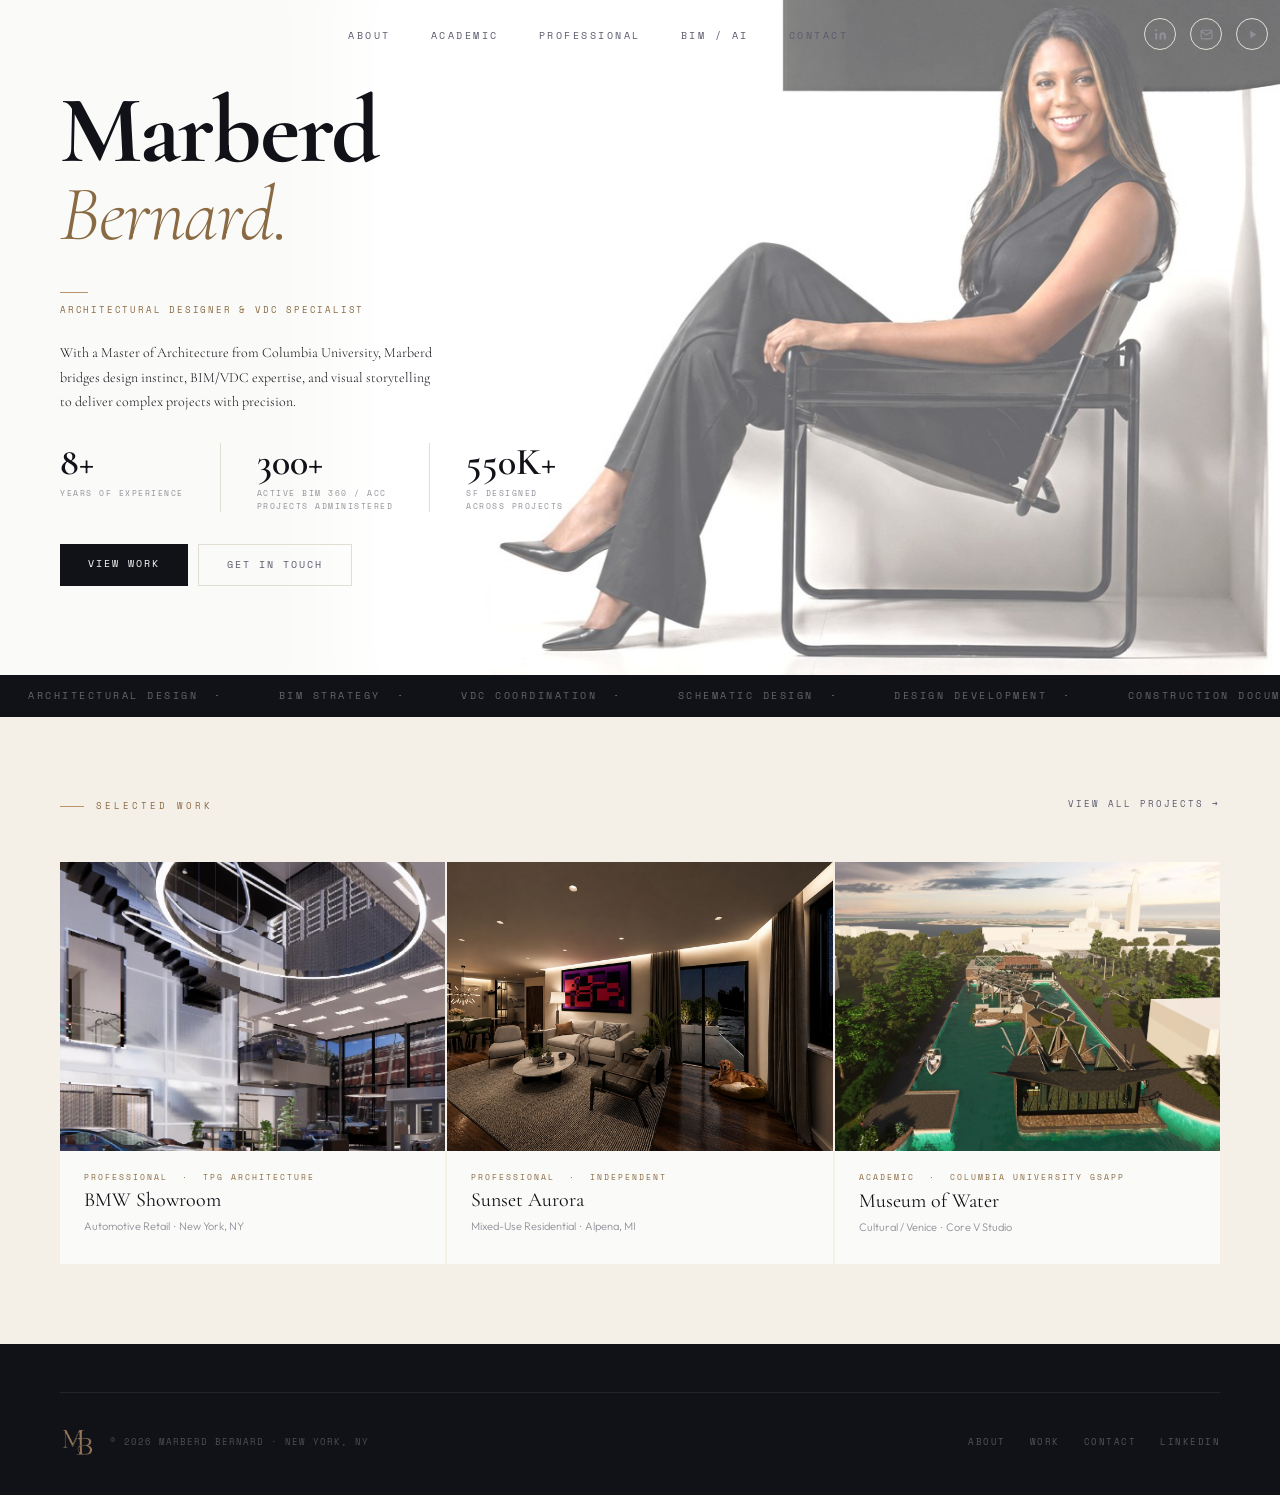
==== index.html @ fffc1b04 "Push stats infographic to bottom of mobile hero Moves the flex auto-margin from the eyebrow to the s" ====
<!DOCTYPE html>
<html lang="en">
<head>
<meta charset="UTF-8">
<meta name="viewport" content="width=device-width, initial-scale=1.0">
<meta name="description" content="Portfolio of Marberd Bernard, Columbia-trained architectural designer and BIM/VDC specialist with 8+ years in New York City. Revit, BIM 360, ACC, computational design, large-scale commercial fit-outs.">
<link rel="canonical" href="https://marberd.com/">
<title>Marberd Bernard — Architectural Designer & BIM Specialist | New York City</title>
  <link rel="icon" type="image/x-icon" href="/favicon.ico">
  <link rel="icon" type="image/png" sizes="32x32" href="/favicon-32x32.png">
  <link rel="apple-touch-icon" href="/apple-touch-icon.png">
  <link rel="stylesheet" href="assets/css/style.css">
<style>
/* Hide nav logo on home page, name already in hero */
#nav-logo { display: none; }

/* ── HERO ─────────────────────── */
.hero {
  position: relative;
  width: 100%;
  height: 75vh;
  min-height: 600px;
  overflow: hidden;
  background: var(--white);
  pointer-events: none; /* hero is display-only; CTA buttons re-enable below */
}
.h-link-primary, .h-link-ghost { pointer-events: auto; }
.hero__photo {
  position: absolute;
  inset: 0;
  background-image: url('assets/images/hero-studio.jpg');
  background-size: auto 100%;
  background-position: right center;
  background-repeat: no-repeat;
  z-index: 2;
  opacity: 0;
  pointer-events: none; /* decorative, never intercepts clicks */
  will-change: transform, filter, opacity;
  animation: heroSettle 2.4s cubic-bezier(0.22,1,0.36,1) 0.2s forwards;
}
.hero__bloom {
  position: absolute;
  inset: -50px;
  background-image: url('assets/images/hero-studio.jpg');
  background-size: auto 110%;
  background-position: right center;
  background-repeat: no-repeat;
  filter: blur(32px) brightness(1.5) saturate(0.2);
  mix-blend-mode: screen;
  z-index: 1;
  opacity: 0;
  pointer-events: none; /* decorative, never intercepts clicks */
  will-change: opacity;
  animation: bloomFade 2s ease 1s forwards;
}
.hero__gradient { display: none; }
@keyframes heroSettle {
  0%   { opacity:0;   transform:scale(1.07) translateX(44px);
         filter:brightness(2.6) saturate(0) contrast(0.72); }
  20%  { opacity:1;   transform:scale(1.04) translateX(22px);
         filter:brightness(1.9) saturate(0.07) contrast(0.86); }
  55%  {              transform:scale(1.015) translateX(7px);
         filter:brightness(1.18) saturate(0.52) contrast(0.97); }
  82%  {              transform:scale(1.003) translateX(1px);
         filter:brightness(1.03) saturate(0.9) contrast(1); }
  100% { opacity:1;   transform:scale(1) translateX(0);
         filter:brightness(1) saturate(1) contrast(1); }
}
@keyframes bloomFade {
  0%   { opacity:0; }
  100% { opacity:1; }
}
.hero__content {
  position: relative;
  z-index: 3;
  height: 100%;
  display: flex;
  flex-direction: column;
  justify-content: center;
  padding-left: 60px;
  max-width: 50%;
  opacity: 0;
  animation: fadeUp .9s ease .3s forwards;
}
.hero__mobile-photo {
  display: none;
}
.hero__eyebrow {
  font-family: var(--mono);
  font-size: 9px;
  letter-spacing: 0.2em;
  text-transform: uppercase;
  color: var(--gold-dk);
  margin: 16px 0 24px;
}
.hero__eyebrow::before {
  content: '';
  display: block;
  width: 28px;
  height: 1px;
  background: var(--gold);
  margin-bottom: 10px;
}
.hero__headline {
  display: flex;
  flex-direction: column;
  margin: 0 0 20px;
}
.hero__name {
  font-family: var(--serif);
  font-size: clamp(56px, 8vw, 96px);
  font-weight: 700;
  letter-spacing: -2px;
  color: var(--black);
  line-height: 0.88;
}
.hero__surname {
  font-family: var(--serif);
  font-size: clamp(44px, 6.5vw, 78px);
  font-weight: 300;
  font-style: italic;
  letter-spacing: -1px;
  color: var(--gold-dk);
  line-height: 1.05;
}
.hero__divider {
  width: 40px;
  height: 1px;
  background: var(--gold);
  margin: 20px 0;
  flex-shrink: 0;
}
.hero__subhead {
  font-family: var(--serif);
  font-size: 14px;
  font-weight: 300;
  line-height: 1.75;
  color: var(--black);
  width: 100%;
  max-width: 380px;
  align-self: flex-start;
  margin: 0 0 28px;
}
.hero__stats    { display: flex; gap: 0; margin-bottom: 32px; }
.hstat          { display: flex; flex-direction: column; gap: 6px; padding-right: 36px; }
.hstat:not(:first-child) { padding-left: 36px; border-left: 1px solid var(--border); }
.hstat-n        { font-family: var(--serif); font-size: 38px; font-weight: 600; color: var(--black); line-height: 1; }
.hstat-l        { font-family: var(--mono); font-size: 8px; letter-spacing: 1.5px; text-transform: uppercase; color: var(--muted); }
.hero__links    { display: flex; gap: 10px; }
.h-link-primary {
  padding: 12px 28px; background: var(--black); color: var(--white);
  font-family: var(--mono); font-size: 9.5px; letter-spacing: 2px;
  text-transform: uppercase; text-decoration: none; cursor: pointer;
  transition: background .22s;
}
.h-link-primary:hover { background: var(--gold-dk); }
.h-link-ghost {
  padding: 12px 28px; border: 1px solid var(--border); color: var(--mid);
  font-family: var(--mono); font-size: 9.5px; letter-spacing: 2px;
  text-transform: uppercase; text-decoration: none; cursor: pointer;
  transition: all .22s;
}
.h-link-ghost:hover { border-color: var(--gold); color: var(--gold-dk); }

/* Marquee */
.marquee-wrap  { background: var(--black); padding: 13px 0; overflow: hidden; }
.marquee-track { display: flex; white-space: nowrap; animation: marquee 36s linear infinite; }
.marquee-item  {
  font-family: var(--mono); font-size: 10px; letter-spacing: 2.5px;
  text-transform: uppercase; color: rgba(255,255,255,0.35); padding: 0 28px;
  display: flex; align-items: center; gap: 16px; flex-shrink: 0;
}
.marquee-item::after { content:'·'; color: var(--gold); }
@keyframes marquee { from{transform:translateX(0);}  to{transform:translateX(-50%);} }
@media (max-width: 768px) {
  .marquee-track { animation-duration: 28s; }
  .marquee-item  { font-size: 9px; letter-spacing: 2px; padding: 0 20px; }
}
@keyframes fadeUp  { from{opacity:0;transform:translateY(18px);} to{opacity:1;transform:translateY(0);} }


/* ── SELECTED WORK ──────────── */
.work-strip { padding: 80px 60px; background: var(--paper); }
.work-inner { max-width: 1200px; margin: 0 auto; }
.work-header {
  display: flex; justify-content: space-between; align-items: baseline;
  margin-bottom: 48px;
}
.work-eyebrow {
  font-family: var(--mono); font-size: 9px; letter-spacing: 3px;
  text-transform: uppercase; color: var(--gold-dk);
  display: flex; align-items: center; gap: 12px;
}
.work-eyebrow::before { content:''; width: 24px; height: 1px; background: var(--gold); display: inline-block; flex-shrink: 0; }
.work-see-all {
  font-family: var(--mono); font-size: 9px; letter-spacing: 2px;
  text-transform: uppercase; color: var(--mid);
  text-decoration: none; cursor: pointer; transition: color .2s;
}
.work-see-all:hover { color: var(--gold-dk); }
.work-grid { display: grid; grid-template-columns: repeat(3, 1fr); gap: 2px; }
.work-card {
  display: block; text-decoration: none; background: var(--white);
  cursor: pointer; overflow: hidden;
  transition: box-shadow .3s;
}
.work-card:hover { box-shadow: 0 8px 32px rgba(0,0,0,0.08); }
.work-card__img { aspect-ratio: 4 / 3; overflow: hidden; }
.work-card__img img {
  width: 100%; height: 100%; object-fit: cover; display: block;
  transition: transform .6s cubic-bezier(.16,1,.3,1);
}
.work-card:hover .work-card__img img { transform: scale(1.04); }
.work-card__info { padding: 20px 24px 28px; display: flex; flex-direction: column; gap: 6px; }
.work-card__type {
  font-family: var(--mono); font-size: 8px; letter-spacing: 2px;
  text-transform: uppercase; color: var(--gold-dk);
}
.work-card__name {
  font-family: var(--serif); font-size: 20px; font-weight: 400;
  color: var(--black); line-height: 1.15;
}
.work-card__sub { font-family: var(--sans); font-size: 11px; color: var(--muted); font-weight: 300; }

/* ── PROJECT BOTTOM SHEET (mobile) ── */
.wm-overlay {
  position: fixed; inset: 0; z-index: 8000;
  background: rgba(0,0,0,0.55);
  display: flex; align-items: flex-end;
  opacity: 0; visibility: hidden; pointer-events: none;
  transition: opacity .28s ease, visibility .28s ease;
}
.wm-overlay.open { opacity: 1; visibility: visible; pointer-events: auto; }
.wm-panel {
  background: var(--white);
  width: 100%; max-height: 88svh; overflow-y: auto;
  border-radius: 14px 14px 0 0;
  transform: translateY(32px);
  transition: transform .38s cubic-bezier(.16,1,.3,1);
  position: relative;
}
.wm-overlay.open .wm-panel { transform: translateY(0); }
.wm-handle {
  width: 36px; height: 4px; background: rgba(0,0,0,0.12);
  border-radius: 2px; margin: 12px auto 0;
}
.wm-close {
  position: absolute; top: 12px; right: 14px;
  background: none; border: none;
  width: 32px; height: 32px; border-radius: 50%;
  display: flex; align-items: center; justify-content: center;
  cursor: pointer; color: var(--muted);
  transition: background .2s, color .2s;
}
.wm-close:hover { background: rgba(0,0,0,0.06); color: var(--black); }
.wm-close svg { width: 16px; height: 16px; }
.wm-img { width: 100%; height: 230px; object-fit: cover; display: block; margin-top: 8px; }
.wm-body { padding: 20px 24px 36px; }
.wm-type {
  font-family: var(--mono); font-size: 8px; letter-spacing: 2px;
  text-transform: uppercase; color: var(--gold-dk); margin-bottom: 8px;
}
.wm-name {
  font-family: var(--serif); font-size: 26px; font-weight: 400;
  color: var(--black); line-height: 1.1; margin-bottom: 5px;
}
.wm-sub { font-family: var(--sans); font-size: 11px; color: var(--muted); font-weight: 300; margin-bottom: 16px; }
.wm-desc {
  font-family: var(--sans); font-size: 13px; font-weight: 300;
  color: var(--mid); line-height: 1.72; margin: 0 0 24px;
}
.wm-cta {
  display: flex; align-items: center; justify-content: center;
  width: 100%; min-height: 44px; padding: 0 24px; box-sizing: border-box;
  background: var(--black); color: var(--white);
  font-family: var(--mono); font-size: 8.5px; letter-spacing: 1.8px;
  text-transform: uppercase; text-decoration: none;
  transition: background .2s;
}
.wm-cta:hover { background: var(--gold-dk); }

/* ── MOBILE ─────────────────── */
@media (max-width: 768px) {
  /* Hero: full-bleed cinematic photo, text anchored to bottom */
  .hero        { height: 100svh; min-height: 0; background: #060402; }
  .hero__photo { background-position: center 20%; background-size: cover; }
  .hero__bloom { display: none; }
  .hero__gradient {
    display: block;
    position: absolute;
    inset: 0;
    background:
      radial-gradient(ellipse 150% 62% at 50% 112%, rgba(4,2,1,0.97) 0%, rgba(4,2,1,0.58) 34%, transparent 56%),
      linear-gradient(to bottom, rgba(5,3,1,0.42) 0%, transparent 22%);
    z-index: 2;
    pointer-events: none;
  }
  .hero__gradient::before { content: none; }
  .hero__gradient::after  { content: none; }
  .hero__content {
    max-width: 100%;
    padding: 110px 24px 44px;
    justify-content: flex-start;
    min-height: 0;
    height: 100%;
    background: transparent;
  }
  .hero__mobile-photo { display: none; }
  .hero__headline     { margin-top: 28px; margin-bottom: 12px; }
  .hero__name {
    font-family: var(--mono);
    font-size: 8px;
    font-weight: 400;
    letter-spacing: 5px;
    text-transform: uppercase;
    color: var(--gold);
    text-shadow: none;
    display: block;
    line-height: 1;
    margin-bottom: 20px;
  }
  .hero__name::after { content: none; }
  .hero__surname {
    font-family: var(--serif);
    font-size: clamp(64px, 18vw, 92px);
    font-weight: 700;
    font-style: italic;
    letter-spacing: -2.5px;
    color: #ffffff;
    line-height: 0.84;
    text-shadow:
      0 0 90px rgba(184,148,106,0.38),
      0 0 28px rgba(184,148,106,0.16),
      0 5px 22px rgba(0,0,0,0.55);
  }
  .hero__divider { display: none; }
  .hero__eyebrow { color: rgba(200,170,100,0.9); margin: 0 0 12px; }
  .hero__subhead { color: rgba(255,255,255,0.78); font-size: 13px; max-width: 100%; margin-top: 32px; margin-bottom: 18px; line-height: 1.6; }

  /* Stats: compact single row */
  .hero__stats { flex-wrap: nowrap; gap: 0; margin-top: auto; margin-bottom: 22px; }
  .hstat       { flex: 1; padding: 0 10px 0 0; border: none; min-width: 0; }
  .hstat:not(:first-child) { padding-left: 10px; border-left: 1px solid rgba(255,255,255,0.18); }
  .hstat-n     { font-size: 22px; color: #fff; }
  .hstat-l     { font-size: 6.5px; color: rgba(255,255,255,0.48); line-height: 1.35; }

  /* CTA: solid primary + ghost as subtle text row */
  .hero__links    { flex-direction: column; gap: 8px; }
  .h-link-primary {
    width: 100%; text-align: center; padding: 14px 20px;
    min-height: 44px; display: flex; align-items: center;
    justify-content: center; box-sizing: border-box;
  }
  .h-link-ghost {
    width: 100%; display: flex; align-items: center; justify-content: center;
    border: none; padding: 6px 0;
    color: rgba(255,255,255,0.48); background: transparent;
    font-size: 8.5px; letter-spacing: 1.5px; min-height: 0;
  }
  .h-link-ghost:hover { border: none; color: var(--gold); }

  /* Selected Work: 3 compact cards in a row, tap to expand */
  .work-strip  { padding: 44px 20px 52px; }
  .work-inner  { max-width: none; }
  .work-header { margin-bottom: 20px; padding-right: 0; }
  .work-grid   { display: grid; grid-template-columns: repeat(3, 1fr); gap: 6px; }
  .work-card   { flex: none; scroll-snap-align: unset; }
  .work-card__img { aspect-ratio: 2 / 3; }
  .work-card__info { padding: 8px 10px 12px; gap: 2px; }
  .work-card__type { display: none; }
  .work-card__name { font-family: var(--mono); font-size: 9px; font-weight: 400; line-height: 1.3; letter-spacing: 0.04em; }
  .work-card__sub  { display: none; }

  /* Footer: hide About */
  .foot-link[href="/about/"] { display: none; }
}

/* ── SMALL PHONES (≤480px) ── */
@media (max-width: 480px) {
  .hero__content { padding: 72px 20px 36px; }
  .hero__headline { margin-top: 16px; }
  .hero__subhead { font-size: 12px; margin-top: 8px; margin-bottom: 14px; }
  .hero__stats   { margin-bottom: 18px; }
  .hstat-n       { font-size: 19px; }
}

/* ── HAMBURGER, white on dark hero ── */
#nav-burger span { background: rgba(255,255,255,0.82); }
#main-nav.scrolled #nav-burger span { background: var(--black); }
</style>
  <script data-goatcounter="https://marberd.goatcounter.com/count" async src="//gc.zgo.at/count.js"></script>
  <meta property="og:type"        content="website">
  <meta property="og:site_name"   content="Marberd Bernard">
  <meta property="og:title"       content="Marberd Bernard — Architectural Designer & BIM Specialist | New York City">
  <meta property="og:description" content="Portfolio of Marberd Bernard, Columbia-trained architectural designer and BIM/VDC specialist with 8+ years in New York City. Revit, BIM 360, ACC, computational design, large-scale commercial fit-outs.">
  <meta property="og:url"         content="https://marberd.com/">
  <meta property="og:image"       content="https://marberd.com/assets/images/projects/alpena-night.jpg">
  <meta name="twitter:card"       content="summary_large_image">
  <meta name="twitter:title"      content="Marberd Bernard — Architectural Designer & BIM Specialist | New York City">
  <meta name="twitter:description"content="Portfolio of Marberd Bernard, Columbia-trained architectural designer and BIM/VDC specialist with 8+ years in New York City. Revit, BIM 360, ACC, computational design, large-scale commercial fit-outs.">
  <meta name="author"             content="Marberd Bernard">
  <script type="application/ld+json">
  {
    "@context": "https://schema.org",
    "@type": "Person",
    "name": "Marberd Bernard",
    "url": "https://marberd.com",
    "image": "https://marberd.com/assets/images/projects/alpena-night.jpg",
    "jobTitle": "Architectural Designer & BIM Manager",
    "description": "Columbia-trained architectural designer and BIM/VDC specialist with 8+ years in New York City.",
    "address": { "@type": "PostalAddress", "addressLocality": "New York", "addressRegion": "NY", "addressCountry": "US" },
    "alumniOf": { "@type": "EducationalOrganization", "name": "Columbia University GSAPP" },
    "knowsAbout": ["BIM", "Revit", "VDC Coordination", "BIM 360", "Autodesk ACC", "Computational Design", "Architectural Design"],
    "sameAs": ["https://www.linkedin.com/in/marberd"]
  }
  </script>
</head>
<body>
<nav id="main-nav">
  <a id="nav-logo" href="/" title="MARBERD"><span class="logo-wrap"><img src="assets/images/logo-gold.png" class="site-logo site-logo--gold" alt="MARBERD"><img src="assets/images/logo.png" class="site-logo site-logo--color" aria-hidden="true"></span></a>
  <ul class="nav-links">
    <li><a href="/about/">About</a></li>
    <li><a href="/academic/">Academic</a></li>
    <li><a href="/professional/">Professional</a></li>
    <li><a href="/bim-ai/">BIM / AI</a></li>
    <li><a href="/contact/">Contact</a></li>
  </ul>
  <div class="nav-right">
    <a class="nav-icon" href="https://linkedin.com/in/marberd-bernard" target="_blank" rel="noopener noreferrer" title="LinkedIn">
      <svg viewBox="0 0 24 24" fill="currentColor"><path d="M16 8a6 6 0 016 6v7h-4v-7a2 2 0 00-2-2 2 2 0 00-2 2v7h-4v-7a6 6 0 016-6zM2 9h4v12H2z"/><circle cx="4" cy="4" r="2"/></svg>
    </a>
    <a class="nav-icon" href="mailto:marberdb@gmail.com" title="Email">
      <svg viewBox="0 0 24 24" fill="none" stroke="currentColor" stroke-width="2"><path d="M4 4h16c1.1 0 2 .9 2 2v12c0 1.1-.9 2-2 2H4c-1.1 0-2-.9-2-2V6c0-1.1.9-2 2-2z"/><polyline points="22,6 12,13 2,6"/></svg>
    </a>
    <button class="nav-icon" id="music-nav-btn" aria-label="Background music" title="Background music">
      <svg class="ic-mplay"  viewBox="0 0 24 24" fill="currentColor"><path d="M8 5v14l11-7z"/></svg>
      <svg class="ic-mpause" viewBox="0 0 24 24" fill="currentColor"><path d="M6 19h4V5H6v14zm8-14v14h4V5h-4z"/></svg>
    </button>
  </div>
</nav>
<section id="hero" class="hero">
  <div class="hero__bloom" aria-hidden="true"></div>
  <div class="hero__photo" aria-hidden="true"></div>
  <div class="hero__gradient" aria-hidden="true"></div>
  <div class="hero__content">
    <h1 class="hero__headline">
      <span class="hero__name">Marberd</span>
      <span class="hero__surname">Bernard.</span>
    </h1>
    <div class="hero__mobile-photo" aria-hidden="true"></div>
    <p class="hero__eyebrow">Architectural Designer &amp; VDC Specialist</p>
    <p class="hero__subhead">
      With a Master of Architecture from Columbia University, Marberd bridges design instinct, BIM/VDC expertise, and visual storytelling to deliver complex projects with precision.
    </p>
    <div class="hero__stats">
      <div class="hstat"><span class="hstat-n">8+</span><span class="hstat-l">Years of experience</span></div>
      <div class="hstat"><span class="hstat-n">300+</span><span class="hstat-l">Active BIM 360 / ACC<br>Projects Administered</span></div>
      <div class="hstat"><span class="hstat-n">550K+</span><span class="hstat-l">SF Designed<br>Across Projects</span></div>
    </div>
    <div class="hero__links">
      <a class="h-link-primary" href="/professional/">View Work</a>
      <a class="h-link-ghost" href="/contact/">Get in Touch</a>
    </div>
  </div>
</section>

<!-- MARQUEE -->
<div class="marquee-wrap">
  <div class="marquee-track">
    <span class="marquee-item">Architectural Design</span>
    <span class="marquee-item">BIM Strategy</span>
    <span class="marquee-item">VDC Coordination</span>
    <span class="marquee-item">Schematic Design</span>
    <span class="marquee-item">Design Development</span>
    <span class="marquee-item">Construction Documents</span>
    <span class="marquee-item">Revit Management</span>
    <span class="marquee-item">Clash Detection</span>
    <span class="marquee-item">Spatial Planning</span>
    <span class="marquee-item">BIM 360 · ACC</span>
    <span class="marquee-item">Architectural Design</span>
    <span class="marquee-item">BIM Strategy</span>
    <span class="marquee-item">VDC Coordination</span>
    <span class="marquee-item">Schematic Design</span>
    <span class="marquee-item">Design Development</span>
    <span class="marquee-item">Construction Documents</span>
    <span class="marquee-item">Revit Management</span>
    <span class="marquee-item">Clash Detection</span>
    <span class="marquee-item">Spatial Planning</span>
    <span class="marquee-item">BIM 360 · ACC</span>
  </div>
</div>
<!-- SELECTED WORK -->
<section class="work-strip">
  <div class="work-inner">
    <div class="work-header">
      <span class="work-eyebrow">Selected Work</span>
      <a href="/professional/" class="work-see-all">View All Projects &rarr;</a>
    </div>
    <div class="work-grid">
      <a class="work-card reveal" href="/professional/#wexp-tpg" data-project="bmw">
        <div class="work-card__img">
          <img src="assets/images/projects/bmw-showroom-main.webp" alt="BMW Showroom Manhattan flagship interior" loading="lazy">
        </div>
        <div class="work-card__info">
          <span class="work-card__type">Professional &nbsp;&middot;&nbsp; TPG Architecture</span>
          <span class="work-card__name">BMW Showroom</span>
          <span class="work-card__sub">Automotive Retail &nbsp;&middot;&nbsp; New York, NY</span>
        </div>
      </a>
      <a class="work-card reveal" href="/professional/#wexp-archnim" data-project="alpena">
        <div class="work-card__img">
          <img src="assets/images/projects/alpena-night.jpg" alt="Sunset Aurora mixed-use residential night interior" loading="lazy">
        </div>
        <div class="work-card__info">
          <span class="work-card__type">Professional &nbsp;&middot;&nbsp; Independent</span>
          <span class="work-card__name">Sunset Aurora</span>
          <span class="work-card__sub">Mixed-Use Residential &nbsp;&middot;&nbsp; Alpena, MI</span>
        </div>
      </a>
      <a class="work-card reveal" href="/academic/" data-project="museum">
        <div class="work-card__img">
          <img src="assets/images/academic/optimized/museum-of-water/cover.webp" alt="Museum of Water Venice proposal" loading="lazy">
        </div>
        <div class="work-card__info">
          <span class="work-card__type">Academic &nbsp;&middot;&nbsp; Columbia University GSAPP</span>
          <span class="work-card__name">Museum of Water</span>
          <span class="work-card__sub">Cultural / Venice &nbsp;&middot;&nbsp; Core V Studio</span>
        </div>
      </a>
    </div>
  </div>
</section>

<!-- FOOTER -->
<footer>
  <div class="foot-inner">
    <div class="foot-logo">
      <img class="foot-mark" src="/assets/images/logo-gold.png" alt="MARBERD">
      <span class="foot-copy">© 2026 Marberd Bernard · New York, NY</span>
    </div>
    <div class="foot-links">
      <a class="foot-link" href="/about/">About</a>
      <a class="foot-link" href="/professional/">Work</a>
      <a class="foot-link" href="/contact/">Contact</a>
      <a class="foot-link" href="https://linkedin.com/in/marberd-bernard" target="_blank" rel="noopener noreferrer">LinkedIn</a>
    </div>
  </div>
</footer>
<!-- PROJECT BOTTOM SHEET -->
<div class="wm-overlay" id="wm-overlay" role="dialog" aria-modal="true" aria-label="Project details">
  <div class="wm-panel" id="wm-panel">
    <div class="wm-handle"></div>
    <button class="wm-close" id="wm-close" aria-label="Close">
      <svg viewBox="0 0 24 24" fill="none" stroke="currentColor" stroke-width="2">
        <line x1="18" y1="6" x2="6" y2="18"/><line x1="6" y1="6" x2="18" y2="18"/>
      </svg>
    </button>
    <img class="wm-img" id="wm-img" src="" alt="">
    <div class="wm-body">
      <div class="wm-type" id="wm-type"></div>
      <div class="wm-name" id="wm-name"></div>
      <div class="wm-sub"  id="wm-sub"></div>
      <p  class="wm-desc"  id="wm-desc"></p>
      <a  class="wm-cta"   id="wm-cta" href="#">View full project &rarr;</a>
    </div>
  </div>
</div>

<script src="assets/js/main.js"></script>
<script>
(function () {
  'use strict';

  var PROJECTS = {
    bmw: {
      img:  'assets/images/projects/bmw-showroom-main.webp',
      type: 'Professional · TPG Architecture',
      name: 'BMW Showroom',
      sub:  'Automotive Retail · New York, NY',
      desc: 'Luxury BMW flagship at 555 W 57th St, Manhattan. BIM lead for custom parametric furniture families and specialty lighting; FF&E coordination across finishes, specifications, and procurement under an accelerated delivery schedule.',
      href: '/professional/#wexp-tpg'
    },
    alpena: {
      img:  'assets/images/projects/alpena-night.jpg',
      type: 'Professional · Independent',
      name: 'Sunset Aurora',
      sub:  'Mixed-Use Residential · Alpena, MI',
      desc: 'A 130,000 SF mixed-use development at 1315 W Chisholm St in Alpena, Michigan. 18 apartments, riverfront restaurant, retail, and underground parking. Full Revit documentation, Lumion renders, and construction drawing set.',
      href: '/professional/#wexp-archnim'
    },
    museum: {
      img:  'assets/images/academic/optimized/museum-of-water/cover.webp',
      type: 'Academic · Columbia University GSAPP',
      name: 'Museum of Water',
      sub:  'Cultural / Venice · Core V Studio',
      desc: 'A Core V proposal for a water museum in Venice, shaped by the discovery of an overlooked pool building and its triangular woven structure. The project turns freshwater history into a sequence of exhibition islands, moving visitors through architecture, infrastructure, and civic memory.',
      href: '/academic/'
    }
  };

  var overlay = document.getElementById('wm-overlay');
  var imgEl   = document.getElementById('wm-img');
  var typeEl  = document.getElementById('wm-type');
  var nameEl  = document.getElementById('wm-name');
  var subEl   = document.getElementById('wm-sub');
  var descEl  = document.getElementById('wm-desc');
  var ctaEl   = document.getElementById('wm-cta');
  var closeEl = document.getElementById('wm-close');

  function openSheet(id) {
    var p = PROJECTS[id];
    if (!p || !overlay) return;
    imgEl.src         = p.img;
    imgEl.alt         = p.name;
    typeEl.textContent = p.type;
    nameEl.textContent = p.name;
    subEl.textContent  = p.sub;
    descEl.textContent = p.desc;
    ctaEl.href         = p.href;
    overlay.classList.add('open');
    document.body.style.overflow = 'hidden';
  }

  function closeSheet() {
    if (!overlay) return;
    overlay.classList.remove('open');
    document.body.style.overflow = '';
  }

  if (closeEl) closeEl.addEventListener('click', closeSheet);
  if (overlay) overlay.addEventListener('click', function (e) {
    if (e.target === overlay) closeSheet();
  });
  document.addEventListener('keydown', function (e) {
    if (e.key === 'Escape') closeSheet();
  });

  /* Intercept work card clicks on mobile only */
  document.querySelectorAll('.work-card[data-project]').forEach(function (card) {
    card.addEventListener('click', function (e) {
      if (window.innerWidth > 768) return; /* desktop: navigate normally */
      e.preventDefault();
      openSheet(card.dataset.project);
    });
  });

}());
</script>
</body>
</html>
---- assets/css/style.css ----
/* ═══════════════════════════════════════════
   MARBERD.COM — Shared Styles
   Palette: Warm white · Near-black · Amber gold
═══════════════════════════════════════════ */
@import url('https://fonts.googleapis.com/css2?family=Cormorant+Garamond:ital,wght@0,300;0,400;0,600;0,700;1,300;1,400;1,600&family=Outfit:wght@200;300;400;500;600&family=Space+Mono:wght@400;700&display=swap');

*,*::before,*::after { margin:0; padding:0; box-sizing:border-box; }

:root {
  --white:   #FAFAF8;
  --paper:   #F4F0E8;
  --black:   #111118;
  --text:    #1E1E2A;
  --mid:     #5A5A6E;
  --muted:   #909099;
  --border:  #E2DED6;
  --gold:    #B8946A;
  --gold-dk: #8A6A42;
  --gold-lt: #D4B896;
  --serif:   'Cormorant Garamond', Georgia, serif;
  --sans:    'Outfit', system-ui, sans-serif;
  --mono:    'Space Mono', monospace;
}

html { scroll-behavior: smooth; overflow-x: hidden; }

body {
  background: var(--white);
  color: var(--text);
  font-family: var(--sans);
  font-size: 15px;
  line-height: 1.6;
  -webkit-font-smoothing: antialiased;
  cursor: auto;
}
a, button { cursor: pointer; touch-action: manipulation; }

/* ── NAVIGATION ─────────────────────────── */
nav {
  position: fixed; top: 0; left: 0; right: 0; z-index: 10001;
  height: 68px; display: flex; align-items: center;
  padding: 0 52px; background: rgba(250,250,248,0.0);
  transition: background .4s, border-bottom .4s, transform .28s cubic-bezier(.16,1,.3,1);
}
nav.scrolled {
  background: rgba(250,250,248,0.94);
  border-bottom: 1px solid var(--border);
  backdrop-filter: blur(16px);
}
nav.nav-hidden {
  transform: translateY(-110%);
}
#nav-logo {
  display: flex; align-items: center; text-decoration: none;
  cursor: pointer; flex-shrink: 0;
}
#nav-logo svg { width: 48px; height: 48px; }
.logo-wrap {
  position: relative;
  display: flex;
  align-items: center;
  height: 38px;
}
.site-logo {
  height: 38px;
  width: auto;
  transition: opacity 0.36s ease, transform 0.36s ease;
  display: block;
}
.site-logo--color {
  position: absolute;
  top: 0; left: 0;
  opacity: 0;
}
#nav-logo:hover .site-logo--gold { opacity: 0; }
#nav-logo:hover .site-logo--color {
  opacity: 1;
  transform: scale(1.04);
}
.nav-links {
  display: flex; gap: 40px; list-style: none;
  margin: 0 auto;
}
.nav-links a {
  font-family: var(--mono); font-size: 9.5px;
  letter-spacing: 2.5px; text-transform: uppercase;
  color: var(--mid); text-decoration: none; cursor: pointer;
  position: relative; padding-bottom: 2px;
  transition: color .2s;
}
.nav-links a::after {
  content: ''; position: absolute; bottom: 0; left: 0;
  width: 0; height: 1px; background: var(--gold);
  transition: width .28s ease;
}
.nav-links a:hover { color: var(--black); }
.nav-links a:hover::after { width: 100%; }
.nav-links a.active { color: var(--gold-dk); }
.nav-links a.active::after { width: 100%; background: var(--gold-dk); }
.nav-right { display: flex; gap: 14px; margin-right: -40px; }
.nav-icon {
  width: 32px; height: 32px; border: 1px solid var(--border);
  border-radius: 50%; display: flex; align-items: center; justify-content: center;
  cursor: pointer; transition: all .2s; color: var(--muted);
}
.nav-icon:hover { border-color: var(--gold); color: var(--gold-dk); }
.nav-icon svg { width: 13px; height: 13px; }

/* ── MUSIC NAV BUTTON ───────────────────── */
#music-nav-btn { background: transparent; -webkit-appearance: none; appearance: none; }
#music-nav-btn .ic-mpause { display: none; }
#music-nav-btn.mb-playing .ic-mplay  { display: none; }
#music-nav-btn.mb-playing .ic-mpause { display: block; }
#music-nav-btn.mb-playing { border-color: var(--gold); color: var(--gold); }

/* ── FOOTER ─────────────────────────────── */
footer {
  background: var(--black);
  padding: 48px 60px 36px;
}
.foot-inner {
  max-width: 1200px; margin: 0 auto;
  display: flex; justify-content: space-between; align-items: center;
  flex-wrap: wrap; gap: 20px;
  border-top: 1px solid rgba(255,255,255,0.08);
  padding-top: 32px;
}
.foot-logo { display: flex; align-items: center; gap: 16px; }
.foot-logo svg { width: 36px; height: 36px; }
.foot-mark {
  width: 34px;
  height: 34px;
  object-fit: contain;
  display: block;
  opacity: 0.78;
}
.foot-copy {
  font-family: var(--mono); font-size: 9px;
  letter-spacing: 1px; color: rgba(255,255,255,0.25); text-transform: uppercase;
}
.foot-links { display: flex; gap: 24px; }
.foot-link {
  font-family: var(--mono); font-size: 9px; letter-spacing: 1.5px;
  text-transform: uppercase; color: rgba(255,255,255,0.28);
  text-decoration: none; cursor: pointer; transition: color .2s;
}
.foot-link:hover { color: var(--gold); }

/* ── PAGE HERO (inner pages) ────────────── */
.page-hero {
  padding-top: 140px; padding-bottom: 72px;
  padding-left: 60px; padding-right: 60px;
  max-width: 1200px; margin: 0 auto;
  border-bottom: 1px solid var(--border);
}
.page-eyebrow {
  font-family: var(--mono); font-size: 9px; letter-spacing: 3px;
  text-transform: uppercase; color: var(--gold-dk);
  margin-bottom: 16px; display: flex; align-items: center; gap: 12px;
}
.page-eyebrow::before { content:''; width:24px; height:1px; background:var(--gold); }
.page-title {
  font-family: var(--serif); font-size: clamp(40px,6vw,72px);
  font-weight: 400; line-height: 1; color: var(--black); letter-spacing: -1px;
}
.page-title em { font-style: italic; color: var(--gold-dk); }

/* ── CONTENT WRAPPER ────────────────────── */
.content-wrap { max-width: 1200px; margin: 0 auto; padding: 80px 60px; }

/* ── SECTION LABELS ─────────────────────── */
.sec-label {
  font-family: var(--mono); font-size: 9px; letter-spacing: 3px;
  text-transform: uppercase; color: var(--gold-dk);
  margin-bottom: 10px; display: flex; align-items: center; gap: 10px;
}
.sec-label::after { content:''; width:28px; height:1px; background: rgba(184,148,106,0.4); }
.sec-h2 {
  font-family: var(--serif); font-size: clamp(32px,4.5vw,52px);
  font-weight: 400; line-height: 1.05; color: var(--black);
  letter-spacing: -.5px; margin-bottom: 52px;
}
.sec-h2 em { font-style: italic; color: var(--gold-dk); }

/* ── DIVIDERS ───────────────────────────── */
.rule { border: none; border-top: 1px solid var(--border); margin: 60px 0; }
.rule-gold { border: none; border-top: 1px solid rgba(184,148,106,0.3); margin: 48px 0; }

/* ── GRID UTILITIES ─────────────────────── */
.grid-2 { display: grid; grid-template-columns: 1fr 1fr; gap: 2px; }
.grid-3 { display: grid; grid-template-columns: repeat(3,1fr); gap: 2px; }
@media (max-width:900px) { .grid-2,.grid-3 { grid-template-columns:1fr; } }

/* ── CARD BASE ──────────────────────────── */
.card {
  background: var(--white); border: 1px solid var(--border);
  padding: 36px 32px; transition: all .25s;
}
.card:hover { border-color: rgba(184,148,106,0.45); background: var(--paper); }

/* ── HAMBURGER BUTTON ───────────────────── */
#nav-burger {
  display: none; /* shown only via mobile media query */
  flex-direction: column;
  justify-content: center;
  align-items: center;
  gap: 5px;
  width: 44px; height: 44px;
  background: none; border: none;
  cursor: pointer; padding: 0; flex-shrink: 0;
}
#nav-burger span {
  display: block;
  width: 22px; height: 1.5px;
  background: var(--black);
  transition: transform .3s ease, opacity .3s ease;
  transform-origin: center;
}
#nav-burger.open span:nth-child(1) { transform: translateY(6.5px) rotate(45deg); }
#nav-burger.open span:nth-child(2) { opacity: 0; transform: scaleX(0); }
#nav-burger.open span:nth-child(3) { transform: translateY(-6.5px) rotate(-45deg); }

/* ── MOBILE NAV OVERLAY ─────────────────── */
#nav-overlay {
  display: none;
  position: fixed; inset: 0;
  z-index: 10000;
  background: rgba(250,250,248,0.40);
  backdrop-filter: blur(22px) saturate(160%);
  -webkit-backdrop-filter: blur(22px) saturate(160%);
  flex-direction: column;
  align-items: center;
  justify-content: center;
  overflow-y: auto;
  -webkit-overflow-scrolling: touch;
  touch-action: auto;
  pointer-events: auto;
  padding-top: 68px;
}
#nav-overlay.open {
  display: flex;
  animation: navOverlayIn 0.30s cubic-bezier(.16,1,.3,1) forwards;
}
#nav-overlay.open .overlay-nav a {
  animation: navLinkIn 0.55s cubic-bezier(.16,1,.3,1) both;
}
#nav-overlay.open .overlay-nav a:nth-child(1) { animation-delay: 0.05s; }
#nav-overlay.open .overlay-nav a:nth-child(2) { animation-delay: 0.13s; }
#nav-overlay.open .overlay-nav a:nth-child(3) { animation-delay: 0.21s; }
#nav-overlay.open .overlay-nav a:nth-child(4) { animation-delay: 0.29s; }
#nav-overlay.open .overlay-nav a:nth-child(5) { animation-delay: 0.37s; }
@keyframes navOverlayIn {
  from { opacity: 0; }
  to   { opacity: 1; }
}
@keyframes navLinkIn {
  from { opacity: 0; transform: translateY(36px) scale(0.88); }
  to   { opacity: 1; transform: translateY(0)    scale(1);    }
}
/* Hard-lock: overlay must never show on desktop regardless of JS state */
@media (min-width: 769px) { #nav-overlay { display: none !important; } }
@media (prefers-reduced-motion: reduce) {
  #nav-overlay.open, #nav-overlay.open .overlay-nav a { animation: none !important; opacity: 1 !important; transform: none !important; }
}
.overlay-nav {
  display: flex; flex-direction: column;
  align-items: center; justify-content: center;
  width: auto;
  pointer-events: auto;
  gap: 0;
  padding: 0 48px;
  position: relative;
}
.overlay-nav::before {
  content: '';
  display: block;
  width: 28px; height: 1px;
  background: var(--gold);
  margin-bottom: 28px;
  flex-shrink: 0;
}
.overlay-nav a {
  font-family: var(--serif);
  font-size: clamp(28px, 7.5vw, 36px);
  font-weight: 300; font-style: italic;
  color: var(--black); text-decoration: none;
  padding: 9px 32px;
  display: flex; align-items: center; justify-content: center;
  text-align: center;
  transition: color .2s, letter-spacing .2s;
  pointer-events: auto;
  position: relative;
  white-space: nowrap;
}
.overlay-nav a::after {
  content: ''; position: absolute; bottom: 4px; left: 32px; right: 32px;
  height: 1px; background: var(--gold); transform: scaleX(0);
  transform-origin: center; transition: transform .28s ease;
}
.overlay-nav a:hover::after,
.overlay-nav a.active::after { transform: scaleX(1); }
.overlay-nav a:hover,
.overlay-nav a.active { color: var(--gold-dk); letter-spacing: .02em; }

/* ── MOBILE — GLOBAL ────────────────────── */
@media (max-width: 768px) {
  html { overflow-x: hidden; }

  /* Nav: hide center links and all right icons, show only burger */
  nav { padding: 0 16px 0 16px; }
  .nav-links { display: none; }
  #nav-logo { margin-right: auto; }
  .nav-right { display: none; }
  #nav-burger { display: flex; }

  /* Shared page hero padding */
  .page-hero { padding: 110px 20px 48px; }
  .content-wrap { padding: 48px 20px; }
}

/* ── SCROLL REVEAL ──────────────────────── */
.reveal {
  opacity: 0; transform: translateY(22px);
  transition: opacity .7s ease, transform .72s cubic-bezier(.16,1,.3,1);
}
.reveal.visible { opacity: 1; transform: translateY(0); }
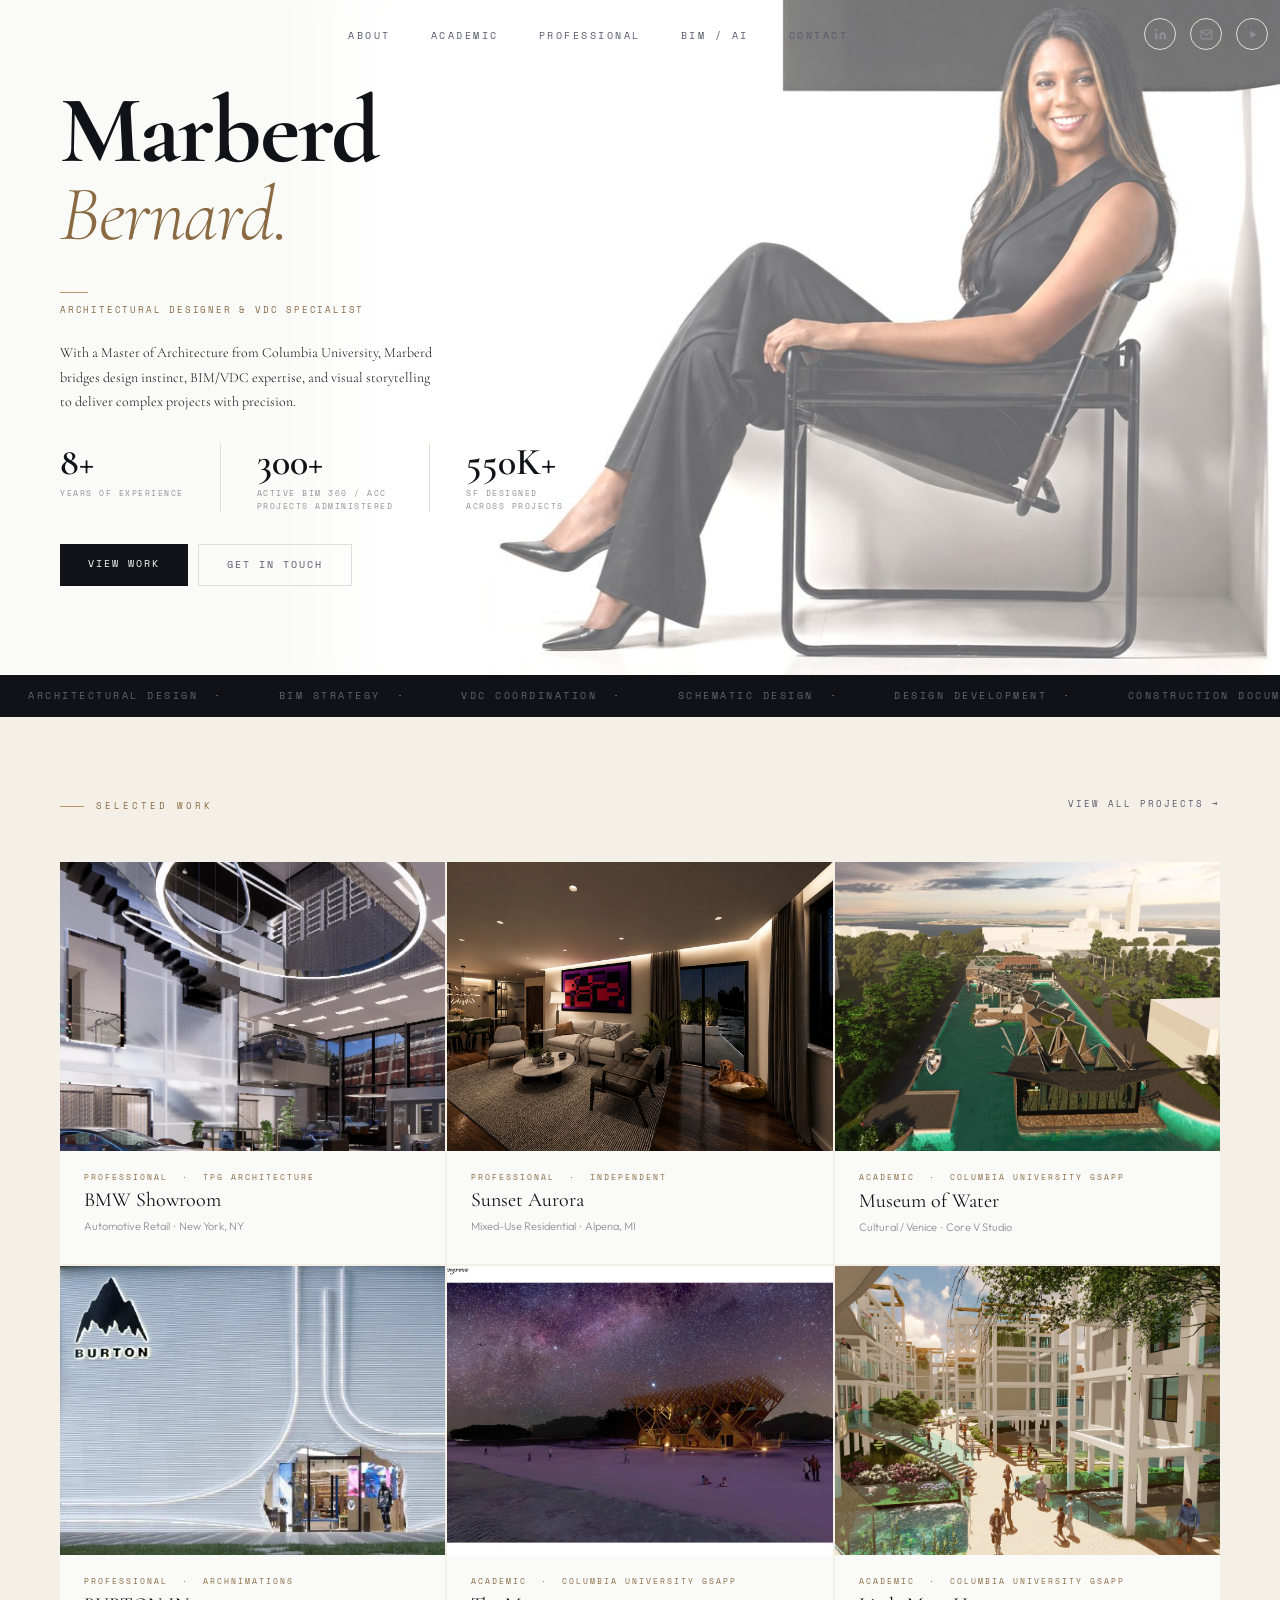
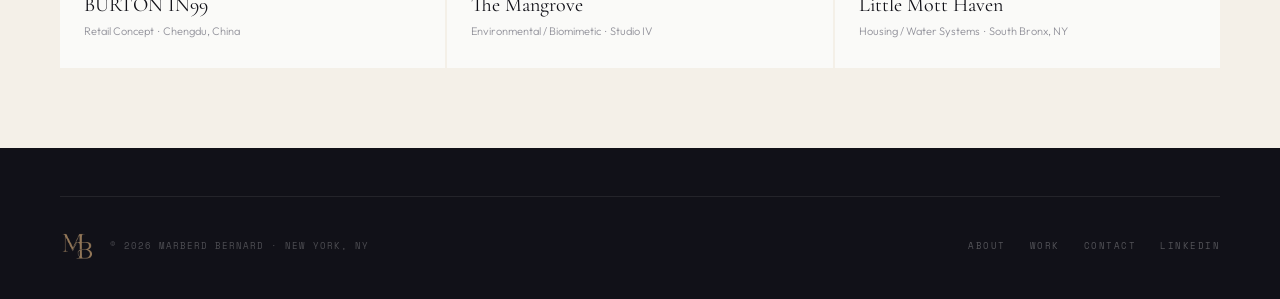
==== commit d046b04e: "Expand Selected Work to 6 projects (two rows of three) Row 2 adds: BURTON IN99 flagship (Chengdu), T" ====
--- a/index.html
+++ b/index.html
@@ -290,8 +290,8 @@
     position: absolute;
     inset: 0;
     background:
-      radial-gradient(ellipse 150% 62% at 50% 112%, rgba(4,2,1,0.97) 0%, rgba(4,2,1,0.58) 34%, transparent 56%),
-      linear-gradient(to bottom, rgba(5,3,1,0.42) 0%, transparent 22%);
+      linear-gradient(to top, rgba(4,2,1,0.97) 0%, rgba(4,2,1,0.82) 28%, rgba(4,2,1,0.38) 50%, transparent 66%),
+      linear-gradient(to bottom, rgba(5,3,1,0.48) 0%, transparent 20%);
     z-index: 2;
     pointer-events: none;
   }
@@ -299,14 +299,14 @@
   .hero__gradient::after  { content: none; }
   .hero__content {
     max-width: 100%;
-    padding: 110px 24px 44px;
-    justify-content: flex-start;
+    padding: 0 24px 52px;
+    justify-content: flex-end;
     min-height: 0;
     height: 100%;
     background: transparent;
   }
   .hero__mobile-photo { display: none; }
-  .hero__headline     { margin-top: 28px; margin-bottom: 12px; }
+  .hero__headline     { margin: 0 0 10px; }
   .hero__name {
     font-family: var(--mono);
     font-size: 8px;
@@ -334,11 +334,11 @@
       0 5px 22px rgba(0,0,0,0.55);
   }
   .hero__divider { display: none; }
-  .hero__eyebrow { color: rgba(200,170,100,0.9); margin: 0 0 12px; }
-  .hero__subhead { color: rgba(255,255,255,0.78); font-size: 13px; max-width: 100%; margin-top: 32px; margin-bottom: 18px; line-height: 1.6; }
-
-  /* Stats: compact single row */
-  .hero__stats { flex-wrap: nowrap; gap: 0; margin-top: auto; margin-bottom: 22px; }
+  .hero__eyebrow { color: rgba(200,170,110,0.82); margin: 0; }
+  .hero__subhead { display: none; }
+
+  /* Stats: separated by hairline, anchored above CTA */
+  .hero__stats { flex-wrap: nowrap; gap: 0; margin-top: 20px; margin-bottom: 20px; padding-top: 16px; border-top: 1px solid rgba(255,255,255,0.12); }
   .hstat       { flex: 1; padding: 0 10px 0 0; border: none; min-width: 0; }
   .hstat:not(:first-child) { padding-left: 10px; border-left: 1px solid rgba(255,255,255,0.18); }
   .hstat-n     { font-size: 22px; color: #fff; }
@@ -377,10 +377,9 @@
 
 /* ── SMALL PHONES (≤480px) ── */
 @media (max-width: 480px) {
-  .hero__content { padding: 72px 20px 36px; }
-  .hero__headline { margin-top: 16px; }
-  .hero__subhead { font-size: 12px; margin-top: 8px; margin-bottom: 14px; }
-  .hero__stats   { margin-bottom: 18px; }
+  .hero__content { padding: 0 20px 40px; }
+  .hero__headline { margin: 0 0 8px; }
+  .hero__stats   { margin-top: 16px; margin-bottom: 16px; }
   .hstat-n       { font-size: 19px; }
 }
 
@@ -527,6 +526,36 @@
           <span class="work-card__sub">Cultural / Venice &nbsp;&middot;&nbsp; Core V Studio</span>
         </div>
       </a>
+      <a class="work-card reveal" href="/professional/#wexp-archnim" data-project="burton">
+        <div class="work-card__img">
+          <img src="assets/images/projects/burton-in99-main.webp" alt="BURTON IN99 retail flagship Chengdu China" loading="lazy">
+        </div>
+        <div class="work-card__info">
+          <span class="work-card__type">Professional &nbsp;&middot;&nbsp; Archnimations</span>
+          <span class="work-card__name">BURTON IN99</span>
+          <span class="work-card__sub">Retail Concept &nbsp;&middot;&nbsp; Chengdu, China</span>
+        </div>
+      </a>
+      <a class="work-card reveal" href="/academic/" data-project="mangrove">
+        <div class="work-card__img">
+          <img src="assets/images/academic/optimized/mangrove/mangrove-hero.webp" alt="The Mangrove waterfront civic structure" loading="lazy">
+        </div>
+        <div class="work-card__info">
+          <span class="work-card__type">Academic &nbsp;&middot;&nbsp; Columbia University GSAPP</span>
+          <span class="work-card__name">The Mangrove</span>
+          <span class="work-card__sub">Environmental / Biomimetic &nbsp;&middot;&nbsp; Studio IV</span>
+        </div>
+      </a>
+      <a class="work-card reveal" href="/academic/" data-project="mott">
+        <div class="work-card__img">
+          <img src="assets/images/academic/optimized/little-mott-haven/day-exterior.webp" alt="Little Mott Haven riverfront housing South Bronx" loading="lazy">
+        </div>
+        <div class="work-card__info">
+          <span class="work-card__type">Academic &nbsp;&middot;&nbsp; Columbia University GSAPP</span>
+          <span class="work-card__name">Little Mott Haven</span>
+          <span class="work-card__sub">Housing / Water Systems &nbsp;&middot;&nbsp; South Bronx, NY</span>
+        </div>
+      </a>
     </div>
   </div>
 </section>
@@ -595,6 +624,30 @@
       sub:  'Cultural / Venice · Core V Studio',
       desc: 'A Core V proposal for a water museum in Venice, shaped by the discovery of an overlooked pool building and its triangular woven structure. The project turns freshwater history into a sequence of exhibition islands, moving visitors through architecture, infrastructure, and civic memory.',
       href: '/academic/'
+    },
+    burton: {
+      img:  'assets/images/projects/burton-in99-main.webp',
+      type: 'Professional · Archnimations',
+      name: 'BURTON IN99',
+      sub:  'Retail Concept · Chengdu, China',
+      desc: 'Retail flagship for BURTON\'s IN99 store in Chengdu, China. The design centers on sustainable reuse of construction materials within a 370 sqm luxury mall space, weaving snowboarding culture with material honesty throughout the interior.',
+      href: '/professional/#wexp-archnim'
+    },
+    mangrove: {
+      img:  'assets/images/academic/optimized/mangrove/mangrove-hero.webp',
+      type: 'Academic · Columbia University GSAPP',
+      name: 'The Mangrove',
+      sub:  'Environmental / Biomimetic · Studio IV',
+      desc: 'A waterfront civic structure whose branching network of Ipe wood functions simultaneously as facade, structure, and foundation — drawing from mangrove ecosystems to mediate land, water, and light.',
+      href: '/academic/'
+    },
+    mott: {
+      img:  'assets/images/academic/optimized/little-mott-haven/day-exterior.webp',
+      type: 'Academic · Columbia University GSAPP',
+      name: 'Little Mott Haven',
+      sub:  'Housing / Water Systems · South Bronx, NY',
+      desc: 'A riverfront housing proposal using stepping reciprocal frames to organize apartments, welcome gardens, and circulation facing the Harlem River — treating water as an environmental system for heating, cooling, and radiant floors.',
+      href: '/academic/'
     }
   };
 
--- a/assets/css/style.css
+++ b/assets/css/style.css
@@ -239,16 +239,16 @@
 }
 #nav-overlay.open {
   display: flex;
-  animation: navOverlayIn 0.30s cubic-bezier(.16,1,.3,1) forwards;
+  animation: navOverlayIn 0.45s cubic-bezier(.16,1,.3,1) forwards;
 }
 #nav-overlay.open .overlay-nav a {
   animation: navLinkIn 0.55s cubic-bezier(.16,1,.3,1) both;
 }
-#nav-overlay.open .overlay-nav a:nth-child(1) { animation-delay: 0.05s; }
-#nav-overlay.open .overlay-nav a:nth-child(2) { animation-delay: 0.13s; }
-#nav-overlay.open .overlay-nav a:nth-child(3) { animation-delay: 0.21s; }
-#nav-overlay.open .overlay-nav a:nth-child(4) { animation-delay: 0.29s; }
-#nav-overlay.open .overlay-nav a:nth-child(5) { animation-delay: 0.37s; }
+#nav-overlay.open .overlay-nav a:nth-child(1) { animation-delay: 0.42s; }
+#nav-overlay.open .overlay-nav a:nth-child(2) { animation-delay: 0.54s; }
+#nav-overlay.open .overlay-nav a:nth-child(3) { animation-delay: 0.66s; }
+#nav-overlay.open .overlay-nav a:nth-child(4) { animation-delay: 0.78s; }
+#nav-overlay.open .overlay-nav a:nth-child(5) { animation-delay: 0.90s; }
 @keyframes navOverlayIn {
   from { opacity: 0; }
   to   { opacity: 1; }
@@ -256,6 +256,21 @@
 @keyframes navLinkIn {
   from { opacity: 0; transform: translateY(36px) scale(0.88); }
   to   { opacity: 1; transform: translateY(0)    scale(1);    }
+}
+
+/* ── NAV DIAMOND BURST ─────────────────── */
+.nav-diamond {
+  position: fixed;
+  clip-path: polygon(50% 0%, 100% 50%, 50% 100%, 0% 50%);
+  pointer-events: none;
+  z-index: 10002;
+  animation: diamondBurst 0.95s cubic-bezier(.22,1,.36,1) forwards;
+}
+@keyframes diamondBurst {
+  0%   { opacity: 0;   transform: translate(0,0)                                                    scale(0)   rotate(0deg);                    }
+  10%  { opacity: 0.9;                                                                                                                           }
+  58%  { opacity: 0.7; transform: translate(var(--tx), var(--ty))                                   scale(1)   rotate(var(--rot));               }
+  100% { opacity: 0;   transform: translate(calc(var(--tx)*1.28), calc(var(--ty)*1.28)) scale(0.25) rotate(calc(var(--rot)*2)); }
 }
 /* Hard-lock: overlay must never show on desktop regardless of JS state */
 @media (min-width: 769px) { #nav-overlay { display: none !important; } }
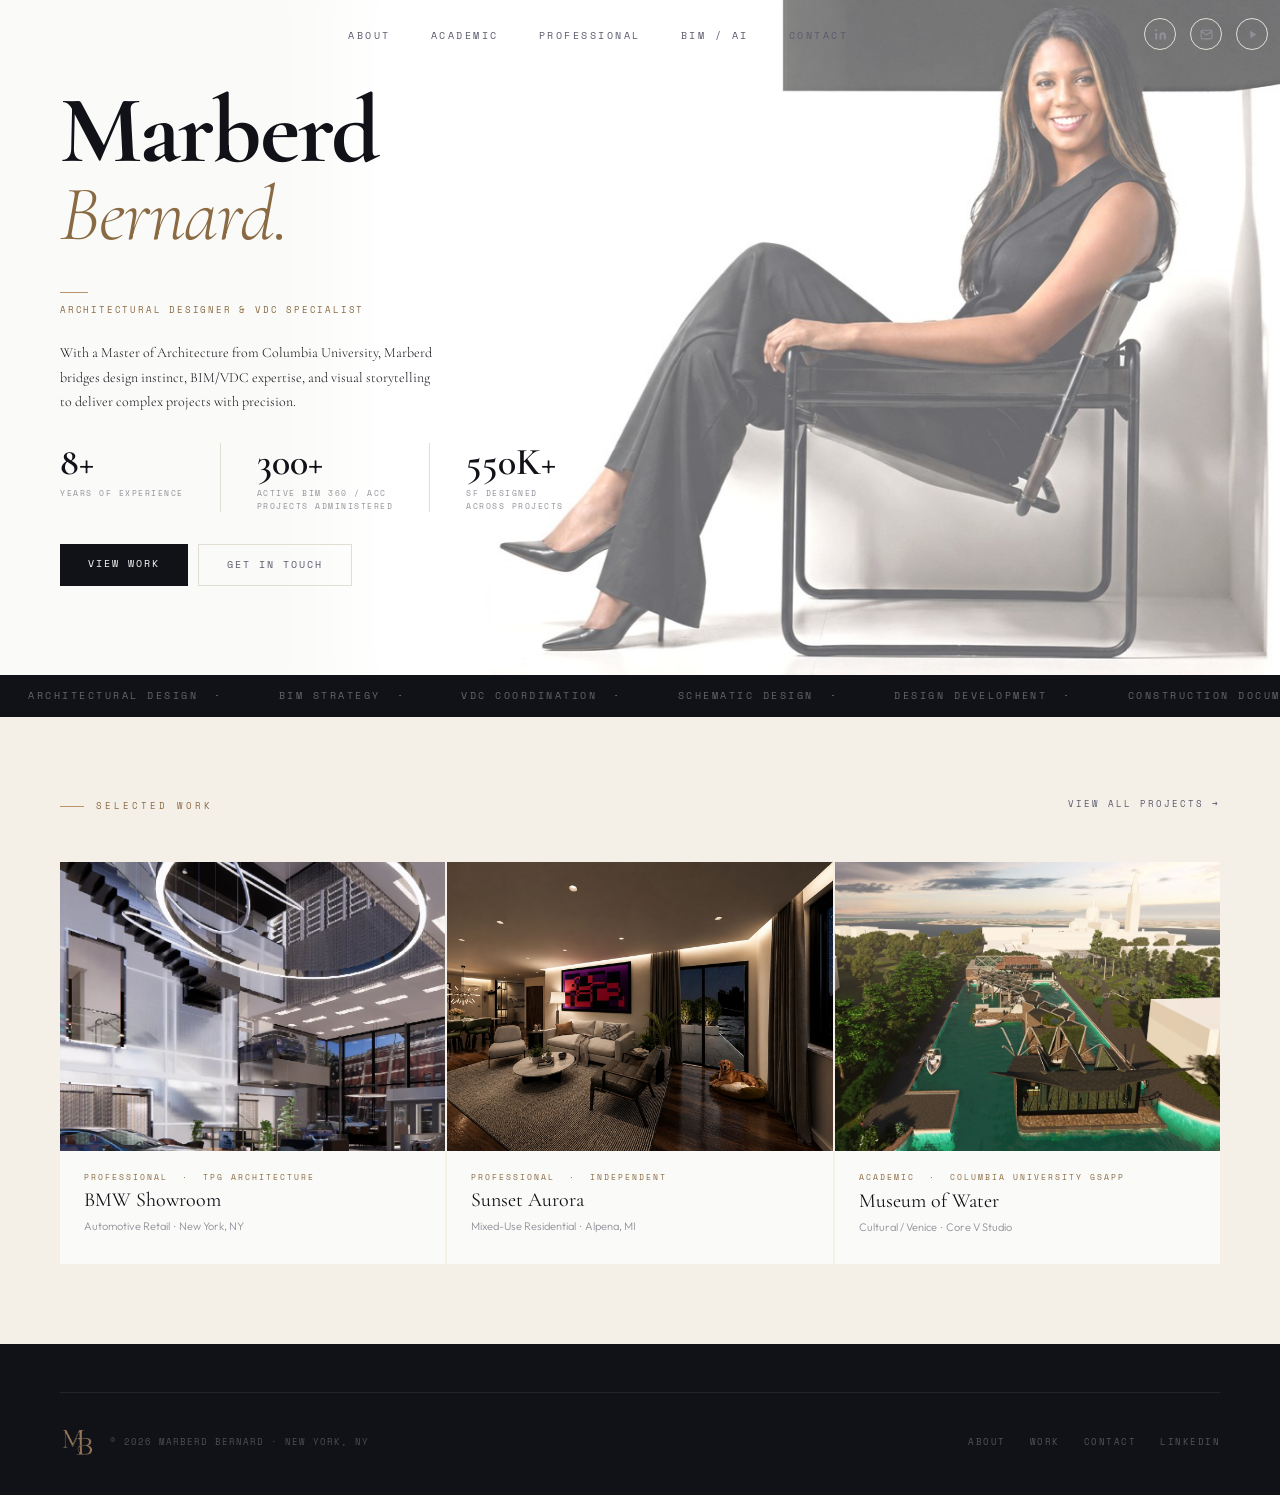
==== commit 48d7bd38: "Second work row mobile-only: D-YO, Sansurs, FSI terrace Desktop keeps 1 row of 3. Mobile shows a sec" ====
--- a/index.html
+++ b/index.html
@@ -279,6 +279,9 @@
 }
 .wm-cta:hover { background: var(--gold-dk); }
 
+/* Second work row: mobile only */
+.work-card--mobile-only { display: none; }
+
 /* ── MOBILE ─────────────────── */
 @media (max-width: 768px) {
   /* Hero: full-bleed cinematic photo, text anchored to bottom */
@@ -370,6 +373,7 @@
   .work-card__type { display: none; }
   .work-card__name { font-family: var(--mono); font-size: 9px; font-weight: 400; line-height: 1.3; letter-spacing: 0.04em; }
   .work-card__sub  { display: none; }
+  .work-card--mobile-only { display: block; }
 
   /* Footer: hide About */
   .foot-link[href="/about/"] { display: none; }
@@ -526,34 +530,34 @@
           <span class="work-card__sub">Cultural / Venice &nbsp;&middot;&nbsp; Core V Studio</span>
         </div>
       </a>
-      <a class="work-card reveal" href="/professional/#wexp-archnim" data-project="burton">
+      <a class="work-card work-card--mobile-only reveal" href="/professional/#wexp-dyo" data-project="dyo">
         <div class="work-card__img">
-          <img src="assets/images/projects/burton-in99-main.webp" alt="BURTON IN99 retail flagship Chengdu China" loading="lazy">
+          <img src="assets/images/projects/dyo-studio-overview.jpg" alt="D-YO Studio projects overview" loading="lazy">
+        </div>
+        <div class="work-card__info">
+          <span class="work-card__type">Professional &nbsp;&middot;&nbsp; D-YO Studio</span>
+          <span class="work-card__name">D-YO Studio</span>
+          <span class="work-card__sub">Residential &amp; Hospitality &nbsp;&middot;&nbsp; New York / Chengdu</span>
+        </div>
+      </a>
+      <a class="work-card work-card--mobile-only reveal" href="/professional/#wexp-archnim" data-project="sansurs">
+        <div class="work-card__img">
+          <img src="assets/images/projects/sansurs-interior.jpg" alt="Sansurs Residence interior render" loading="lazy">
         </div>
         <div class="work-card__info">
           <span class="work-card__type">Professional &nbsp;&middot;&nbsp; Archnimations</span>
-          <span class="work-card__name">BURTON IN99</span>
-          <span class="work-card__sub">Retail Concept &nbsp;&middot;&nbsp; Chengdu, China</span>
+          <span class="work-card__name">Sansurs Residence</span>
+          <span class="work-card__sub">Residential &nbsp;&middot;&nbsp; Dominican Republic</span>
         </div>
       </a>
-      <a class="work-card reveal" href="/academic/" data-project="mangrove">
+      <a class="work-card work-card--mobile-only reveal" href="/professional/#wexp-tpg" data-project="fsi">
         <div class="work-card__img">
-          <img src="assets/images/academic/optimized/mangrove/mangrove-hero.webp" alt="The Mangrove waterfront civic structure" loading="lazy">
+          <img src="assets/images/projects/tpg-terrace.jpg" alt="TPG Architecture First Sentier Investors terrace" loading="lazy">
         </div>
         <div class="work-card__info">
-          <span class="work-card__type">Academic &nbsp;&middot;&nbsp; Columbia University GSAPP</span>
-          <span class="work-card__name">The Mangrove</span>
-          <span class="work-card__sub">Environmental / Biomimetic &nbsp;&middot;&nbsp; Studio IV</span>
-        </div>
-      </a>
-      <a class="work-card reveal" href="/academic/" data-project="mott">
-        <div class="work-card__img">
-          <img src="assets/images/academic/optimized/little-mott-haven/day-exterior.webp" alt="Little Mott Haven riverfront housing South Bronx" loading="lazy">
-        </div>
-        <div class="work-card__info">
-          <span class="work-card__type">Academic &nbsp;&middot;&nbsp; Columbia University GSAPP</span>
-          <span class="work-card__name">Little Mott Haven</span>
-          <span class="work-card__sub">Housing / Water Systems &nbsp;&middot;&nbsp; South Bronx, NY</span>
+          <span class="work-card__type">Professional &nbsp;&middot;&nbsp; TPG Architecture</span>
+          <span class="work-card__name">First Sentier Investors</span>
+          <span class="work-card__sub">Workplace Interior &nbsp;&middot;&nbsp; 1290 Ave of the Americas</span>
         </div>
       </a>
     </div>
@@ -625,29 +629,29 @@
       desc: 'A Core V proposal for a water museum in Venice, shaped by the discovery of an overlooked pool building and its triangular woven structure. The project turns freshwater history into a sequence of exhibition islands, moving visitors through architecture, infrastructure, and civic memory.',
       href: '/academic/'
     },
-    burton: {
-      img:  'assets/images/projects/burton-in99-main.webp',
+    dyo: {
+      img:  'assets/images/projects/dyo-studio-overview.jpg',
+      type: 'Professional · D-YO Studio',
+      name: 'D-YO Studio',
+      sub:  'Residential & Hospitality · New York / Chengdu',
+      desc: 'Assistant to principal Stefano Moris across residential and hospitality projects in New York and China. Led AutoCAD-to-Revit migration, DOB filings, ADA compliance, energy analysis, and documentation from schematic through construction.',
+      href: '/professional/#wexp-dyo'
+    },
+    sansurs: {
+      img:  'assets/images/projects/sansurs-interior.jpg',
       type: 'Professional · Archnimations',
-      name: 'BURTON IN99',
-      sub:  'Retail Concept · Chengdu, China',
-      desc: 'Retail flagship for BURTON\'s IN99 store in Chengdu, China. The design centers on sustainable reuse of construction materials within a 370 sqm luxury mall space, weaving snowboarding culture with material honesty throughout the interior.',
+      name: 'Sansurs Residence',
+      sub:  'Residential · Dominican Republic',
+      desc: 'Ground-up single-family residence in the Dominican Republic, from schematic design through construction documentation, coordinating with local builders on materials and site constraints.',
       href: '/professional/#wexp-archnim'
     },
-    mangrove: {
-      img:  'assets/images/academic/optimized/mangrove/mangrove-hero.webp',
-      type: 'Academic · Columbia University GSAPP',
-      name: 'The Mangrove',
-      sub:  'Environmental / Biomimetic · Studio IV',
-      desc: 'A waterfront civic structure whose branching network of Ipe wood functions simultaneously as facade, structure, and foundation — drawing from mangrove ecosystems to mediate land, water, and light.',
-      href: '/academic/'
-    },
-    mott: {
-      img:  'assets/images/academic/optimized/little-mott-haven/day-exterior.webp',
-      type: 'Academic · Columbia University GSAPP',
-      name: 'Little Mott Haven',
-      sub:  'Housing / Water Systems · South Bronx, NY',
-      desc: 'A riverfront housing proposal using stepping reciprocal frames to organize apartments, welcome gardens, and circulation facing the Harlem River — treating water as an environmental system for heating, cooling, and radiant floors.',
-      href: '/academic/'
+    fsi: {
+      img:  'assets/images/projects/tpg-terrace.jpg',
+      type: 'Professional · TPG Architecture',
+      name: 'First Sentier Investors',
+      sub:  'Workplace Interior · 1290 Ave of the Americas',
+      desc: 'High-end workplace interiors for a global asset management firm at 1290 Avenue of the Americas. Revit modeling, consultant coordination, and outdoor terrace redesign across multiple floors.',
+      href: '/professional/#wexp-tpg'
     }
   };
 
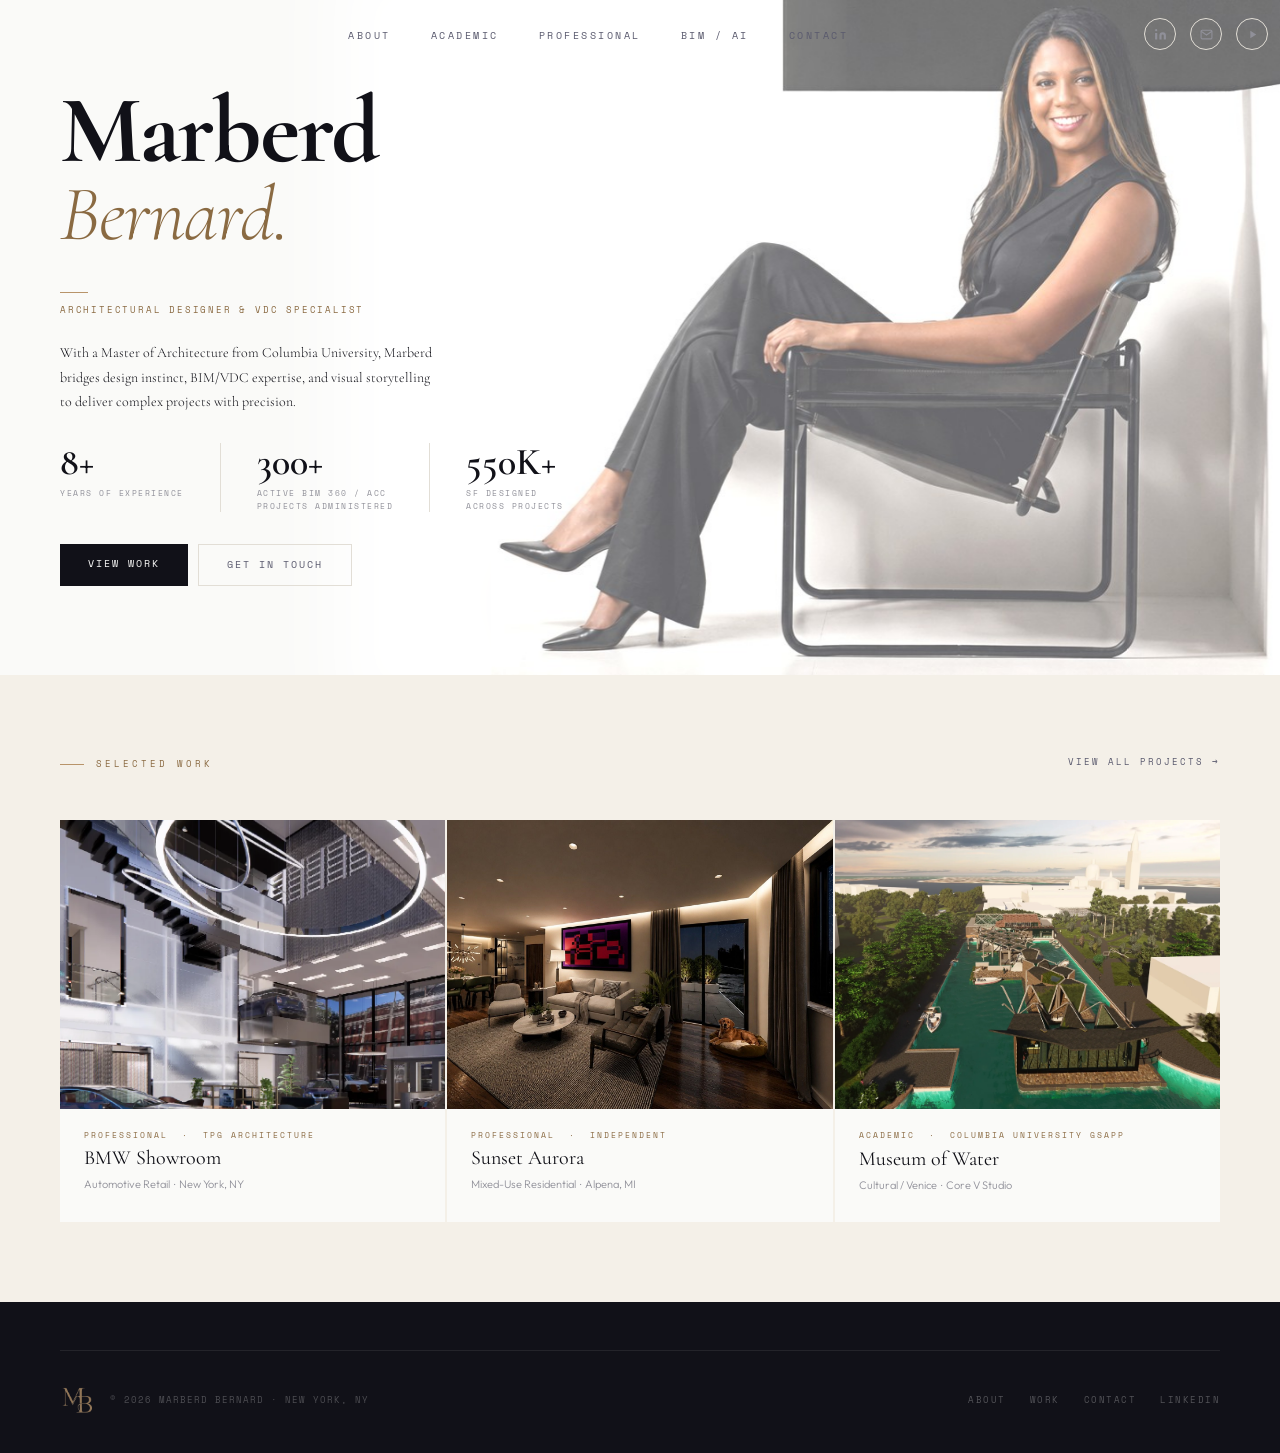
==== commit a26299b2: "Remove homepage marquee banner and Current Role block on professional hero Co-Authored-By: Claude Fa" ====
--- a/index.html
+++ b/index.html
@@ -162,20 +162,6 @@
 }
 .h-link-ghost:hover { border-color: var(--gold); color: var(--gold-dk); }
 
-/* Marquee */
-.marquee-wrap  { background: var(--black); padding: 13px 0; overflow: hidden; }
-.marquee-track { display: flex; white-space: nowrap; animation: marquee 36s linear infinite; }
-.marquee-item  {
-  font-family: var(--mono); font-size: 10px; letter-spacing: 2.5px;
-  text-transform: uppercase; color: rgba(255,255,255,0.35); padding: 0 28px;
-  display: flex; align-items: center; gap: 16px; flex-shrink: 0;
-}
-.marquee-item::after { content:'·'; color: var(--gold); }
-@keyframes marquee { from{transform:translateX(0);}  to{transform:translateX(-50%);} }
-@media (max-width: 768px) {
-  .marquee-track { animation-duration: 28s; }
-  .marquee-item  { font-size: 9px; letter-spacing: 2px; padding: 0 20px; }
-}
 @keyframes fadeUp  { from{opacity:0;transform:translateY(18px);} to{opacity:1;transform:translateY(0);} }
 
 
@@ -385,6 +371,8 @@
   .hero__headline { margin: 0 0 8px; }
   .hero__stats   { margin-top: 16px; margin-bottom: 16px; }
   .hstat-n       { font-size: 19px; }
+  .hstat         { padding: 0 6px 0 0; }
+  .hstat:not(:first-child) { padding-left: 6px; }
 }
 
 /* ── HAMBURGER, white on dark hero ── */
@@ -467,31 +455,6 @@
   </div>
 </section>
 
-<!-- MARQUEE -->
-<div class="marquee-wrap">
-  <div class="marquee-track">
-    <span class="marquee-item">Architectural Design</span>
-    <span class="marquee-item">BIM Strategy</span>
-    <span class="marquee-item">VDC Coordination</span>
-    <span class="marquee-item">Schematic Design</span>
-    <span class="marquee-item">Design Development</span>
-    <span class="marquee-item">Construction Documents</span>
-    <span class="marquee-item">Revit Management</span>
-    <span class="marquee-item">Clash Detection</span>
-    <span class="marquee-item">Spatial Planning</span>
-    <span class="marquee-item">BIM 360 · ACC</span>
-    <span class="marquee-item">Architectural Design</span>
-    <span class="marquee-item">BIM Strategy</span>
-    <span class="marquee-item">VDC Coordination</span>
-    <span class="marquee-item">Schematic Design</span>
-    <span class="marquee-item">Design Development</span>
-    <span class="marquee-item">Construction Documents</span>
-    <span class="marquee-item">Revit Management</span>
-    <span class="marquee-item">Clash Detection</span>
-    <span class="marquee-item">Spatial Planning</span>
-    <span class="marquee-item">BIM 360 · ACC</span>
-  </div>
-</div>
 <!-- SELECTED WORK -->
 <section class="work-strip">
   <div class="work-inner">
--- a/assets/css/style.css
+++ b/assets/css/style.css
@@ -314,8 +314,8 @@
 }
 .overlay-nav a:hover::after,
 .overlay-nav a.active::after { transform: scaleX(1); }
-.overlay-nav a:hover,
-.overlay-nav a.active { color: var(--gold-dk); letter-spacing: .02em; }
+.overlay-nav a:hover { color: var(--gold-dk); letter-spacing: .02em; }
+.overlay-nav a.active { color: rgba(17,17,24,0.40); letter-spacing: .02em; }
 
 /* ── MOBILE — GLOBAL ────────────────────── */
 @media (max-width: 768px) {
@@ -333,6 +333,11 @@
   .content-wrap { padding: 48px 20px; }
 }
 
+/* ── SMALL PHONES (≤480px) — GLOBAL ────── */
+@media (max-width: 480px) {
+  nav { padding: 0 12px; }
+}
+
 /* ── SCROLL REVEAL ──────────────────────── */
 .reveal {
   opacity: 0; transform: translateY(22px);
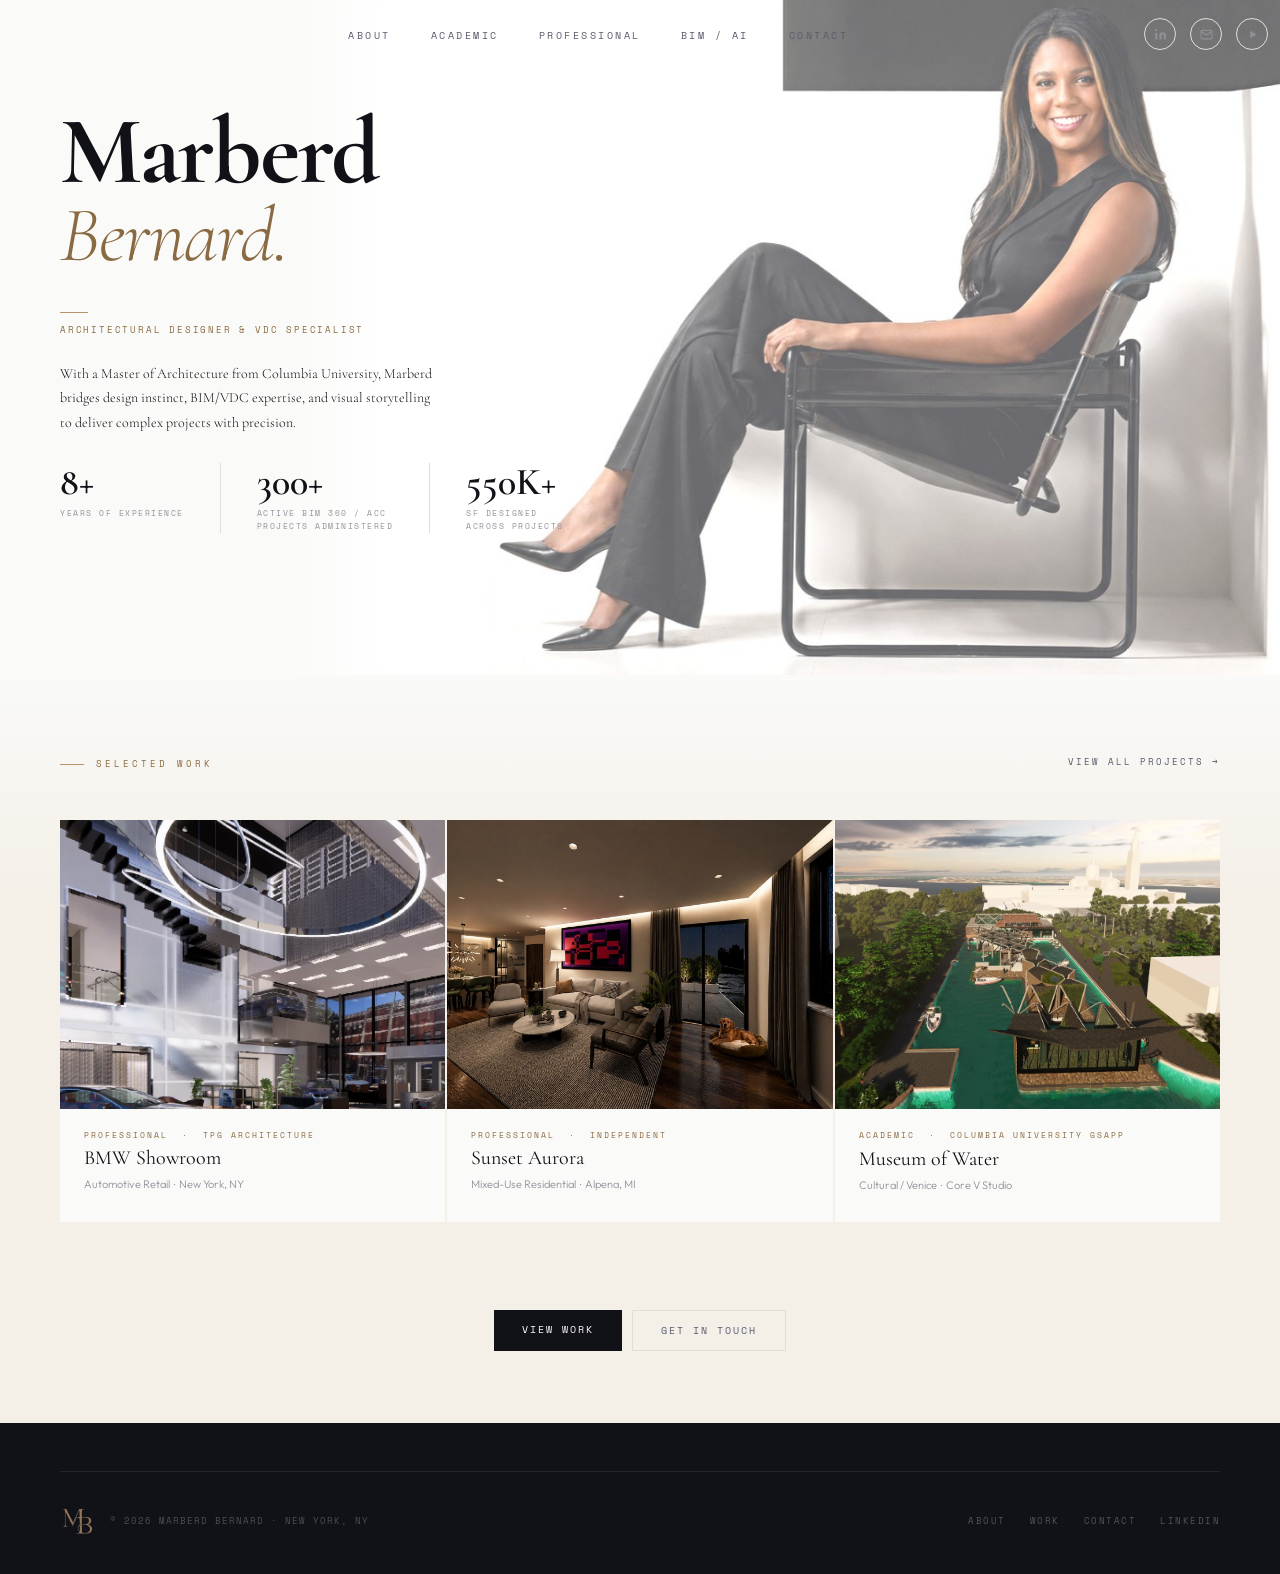
==== commit 7b2ba6b7: "Move hero CTA buttons to page bottom; soften white-to-paper transition Co-Authored-By: Claude Fable " ====
--- a/index.html
+++ b/index.html
@@ -166,7 +166,14 @@
 
 
 /* ── SELECTED WORK ──────────── */
-.work-strip { padding: 80px 60px; background: var(--paper); }
+.work-strip { padding: 80px 60px; background: linear-gradient(to bottom, var(--white) 0, var(--paper) 220px); }
+
+/* Page-bottom CTA */
+.page-cta {
+  background: var(--paper);
+  padding: 8px 60px 72px;
+}
+.page-cta__links { justify-content: center; }
 .work-inner { max-width: 1200px; margin: 0 auto; }
 .work-header {
   display: flex; justify-content: space-between; align-items: baseline;
@@ -347,6 +354,11 @@
     font-size: 8.5px; letter-spacing: 1.5px; min-height: 0;
   }
   .h-link-ghost:hover { border: none; color: var(--gold); }
+
+  /* Page-bottom CTA sits on paper, not the dark hero photo */
+  .page-cta { padding: 0 20px 56px; }
+  .page-cta .h-link-ghost { color: var(--muted); }
+  .page-cta .h-link-ghost:hover { color: var(--gold-dk); }
 
   /* Selected Work: 3 compact cards in a row, tap to expand */
   .work-strip  { padding: 44px 20px 52px; }
@@ -448,10 +460,6 @@
       <div class="hstat"><span class="hstat-n">300+</span><span class="hstat-l">Active BIM 360 / ACC<br>Projects Administered</span></div>
       <div class="hstat"><span class="hstat-n">550K+</span><span class="hstat-l">SF Designed<br>Across Projects</span></div>
     </div>
-    <div class="hero__links">
-      <a class="h-link-primary" href="/professional/">View Work</a>
-      <a class="h-link-ghost" href="/contact/">Get in Touch</a>
-    </div>
   </div>
 </section>
 
@@ -524,6 +532,14 @@
         </div>
       </a>
     </div>
+  </div>
+</section>
+
+<!-- PAGE CTA -->
+<section class="page-cta">
+  <div class="hero__links page-cta__links">
+    <a class="h-link-primary" href="/professional/">View Work</a>
+    <a class="h-link-ghost" href="/contact/">Get in Touch</a>
   </div>
 </section>
 
